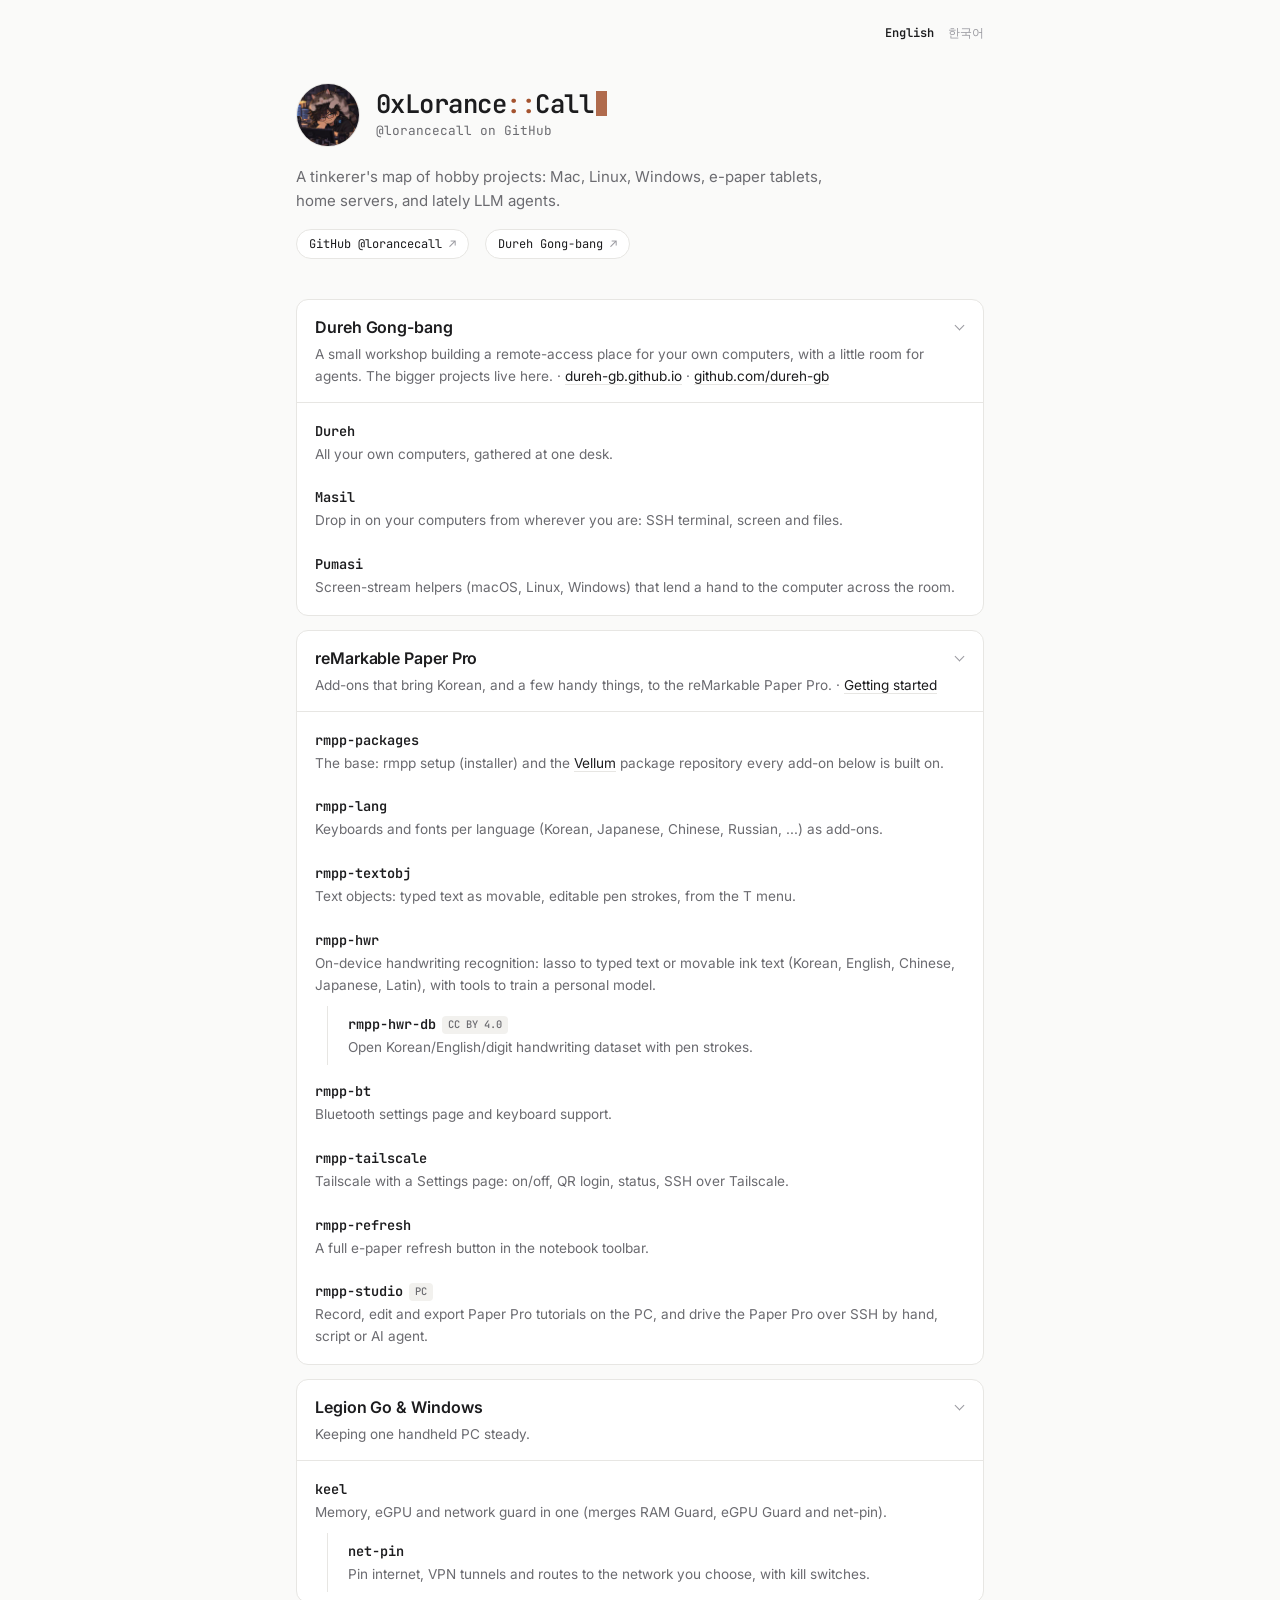
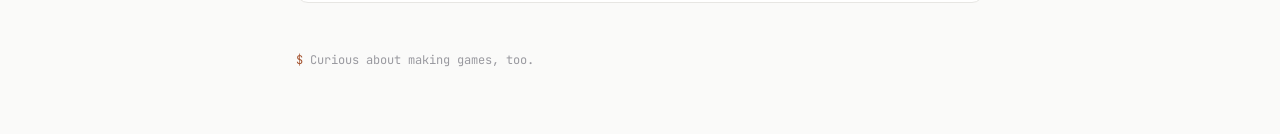
==== index.html @ 17fb145a "rmpp-textobj as its own project, not under rmpp-hwr Co-Authored-By: Claude Opus 5.5 <noreply@anthrop" ====
<!doctype html>
<html lang="en">
<head>
<meta charset="utf-8">
<meta name="viewport" content="width=device-width, initial-scale=1">
<title>0xLorance::Call</title>
<meta name="description" content="A map of Lorance Call's hobby projects">
<link rel="alternate" hreflang="ko" href="ko.html">
<link rel="preconnect" href="https://fonts.googleapis.com">
<link rel="preconnect" href="https://fonts.gstatic.com" crossorigin>
<link href="https://fonts.googleapis.com/css2?family=Inter:wght@400;600&family=JetBrains+Mono:wght@400;600&display=swap" rel="stylesheet">
<link rel="stylesheet" href="style.css">
</head>
<body>
<main>
<div class="lang"><strong>English</strong><a href="ko.html" hreflang="ko" lang="ko">한국어</a></div>
<header>
  <div class="who">
    <img class="avatar" src="images/github-avatar.jpg" alt="GitHub profile picture of lorancecall" width="64" height="64">
    <div>
      <h1>0xLorance<span class="sep">::</span>Call</h1>
      <p class="handle">@lorancecall on GitHub</p>
    </div>
  </div>
  <p>A tinkerer's map of hobby projects: Mac, Linux, Windows, e-paper tablets, home servers, and lately LLM agents.</p>
  <p class="links"><a href="https://github.com/lorancecall">GitHub @lorancecall</a> · <a href="https://dureh-gb.github.io">Dureh Gong-bang</a></p>
</header>

<nav class="tree" aria-label="Projects">
<ul>

  <li class="group">
    <details open>
      <summary class="node"><span class="name">Dureh Gong-bang</span>
        <span class="desc">A small workshop building a remote-access place for your own computers, with a little room for agents. The bigger projects live here. · <a href="https://dureh-gb.github.io">dureh-gb.github.io</a> · <a href="https://github.com/dureh-gb">github.com/dureh-gb</a></span>
      </summary>
      <ul>
        <li><span class="node"><a class="name" href="https://dureh-gb.github.io/dureh.html">Dureh</a>
          <span class="desc">All your own computers, gathered at one desk.</span></span></li>
        <li><span class="node"><a class="name" href="https://dureh-gb.github.io/masil.html">Masil</a>
          <span class="desc">Drop in on your computers from wherever you are: SSH terminal, screen and files.</span></span></li>
        <li><span class="node"><a class="name" href="https://dureh-gb.github.io/pumasi.html">Pumasi</a>
          <span class="desc">Screen-stream helpers (macOS, Linux, Windows) that lend a hand to the computer across the room.</span></span></li>
      </ul>
    </details>
  </li>

  <li class="group">
    <details open>
      <summary class="node"><a class="name" href="rmpp/">reMarkable Paper Pro</a>
        <span class="desc">Add-ons that bring Korean, and a few handy things, to the reMarkable Paper Pro. · <a href="rmpp/">Getting started</a></span>
      </summary>
      <ul>
<!-- rmpp:tree -->
        <li><span class="node"><a class="name" href="https://github.com/lorancecall/rmpp-packages">rmpp-packages</a>
          <span class="desc">The base: rmpp setup (installer) and the <a href="https://github.com/vellum-dev/vellum">Vellum</a> package repository every add-on below is built on.</span></span></li>
        <li><span class="node"><a class="name" href="https://github.com/lorancecall/rmpp-lang">rmpp-lang</a>
          <span class="desc">Keyboards and fonts per language (Korean, Japanese, Chinese, Russian, ...) as add-ons.</span></span></li>
        <li><span class="node"><a class="name" href="https://github.com/lorancecall/rmpp-textobj">rmpp-textobj</a>
          <span class="desc">Text objects: typed text as movable, editable pen strokes, from the T menu.</span></span></li>
        <li><span class="node"><a class="name" href="https://github.com/lorancecall/rmpp-hwr">rmpp-hwr</a>
          <span class="desc">On-device handwriting recognition: lasso to typed text or movable ink text (Korean, English, Chinese, Japanese, Latin), with tools to train a personal model.</span></span>
          <ul>
            <li><span class="node"><a class="name" href="https://github.com/lorancecall/rmpp-hwr-db">rmpp-hwr-db</a><span class="tag">CC BY 4.0</span>
              <span class="desc">Open Korean/English/digit handwriting dataset with pen strokes.</span></span></li>
          </ul>
        </li>
        <li><span class="node"><a class="name" href="https://github.com/lorancecall/rmpp-bt">rmpp-bt</a>
          <span class="desc">Bluetooth settings page and keyboard support.</span></span></li>
        <li><span class="node"><a class="name" href="https://github.com/lorancecall/rmpp-tailscale">rmpp-tailscale</a>
          <span class="desc">Tailscale with a Settings page: on/off, QR login, status, SSH over Tailscale.</span></span></li>
        <li><span class="node"><a class="name" href="https://github.com/lorancecall/rmpp-refresh">rmpp-refresh</a>
          <span class="desc">A full e-paper refresh button in the notebook toolbar.</span></span></li>
        <li><span class="node"><a class="name" href="https://github.com/lorancecall/rmpp-studio">rmpp-studio</a><span class="tag">PC</span>
          <span class="desc">Record, edit and export Paper Pro tutorials on the PC, and drive the Paper Pro over SSH by hand, script or AI agent.</span></span></li>
<!-- /rmpp:tree -->
      </ul>
    </details>
  </li>

  <li class="group">
    <details open>
      <summary class="node"><span class="name">Legion Go &amp; Windows</span>
        <span class="desc">Keeping one handheld PC steady.</span>
      </summary>
      <ul>
        <li><span class="node"><a class="name" href="https://github.com/lorancecall/keel">keel</a>
          <span class="desc">Memory, eGPU and network guard in one (merges RAM Guard, eGPU Guard and net-pin).</span></span>
          <ul>
            <li><span class="node"><a class="name" href="https://github.com/lorancecall/net-pin">net-pin</a>
              <span class="desc">Pin internet, VPN tunnels and routes to the network you choose, with kill switches.</span></span></li>
          </ul>
        </li>
      </ul>
    </details>
  </li>

</ul>
</nav>

<footer>Curious about making games, too.</footer>
</main>
</body>
</html>
---- style.css ----
:root {
  --bg: #fafaf9;
  --panel: #ffffff;
  --hover: #f4f4f2;
  --text: #1c1c1e;
  --muted: #6b6b70;
  --faint: #9a9aa0;
  --line: #e7e6e3;
  --accent: #a4532f;
  --link: #1c1c1e;
  --chip-bg: #f2f1ee;
  color-scheme: light;
}
@media (prefers-color-scheme: dark) {
  :root:not([data-theme="light"]) {
    --bg: #111113;
    --panel: #18181b;
    --hover: #1f1f23;
    --text: #e8e8ea;
    --muted: #9b9ba3;
    --faint: #6b6b73;
    --line: #2a2a2f;
    --accent: #d08b64;
    --link: #e8e8ea;
    --chip-bg: #232328;
    color-scheme: dark;
  }
}
:root[data-theme="dark"] {
  --bg: #111113;
  --panel: #18181b;
  --hover: #1f1f23;
  --text: #e8e8ea;
  --muted: #9b9ba3;
  --faint: #6b6b73;
  --line: #2a2a2f;
  --accent: #d08b64;
  --link: #e8e8ea;
  --chip-bg: #232328;
  color-scheme: dark;
}

* { box-sizing: border-box; }
html { -webkit-text-size-adjust: 100%; }
body {
  margin: 0;
  background: var(--bg);
  color: var(--text);
  font: 15px/1.6 "Inter", "Noto Sans KR", system-ui, sans-serif;
  -webkit-font-smoothing: antialiased;
}
::selection { background: var(--accent); color: #fff; }
main { max-width: 720px; margin: 0 auto; padding: 24px 16px 64px; }

a { color: var(--link); text-decoration: underline; text-decoration-color: var(--line); text-underline-offset: 3px; }
a:hover { text-decoration-color: var(--accent); }
:focus-visible { outline: 2px solid var(--accent); outline-offset: 3px; border-radius: 4px; }

.mono, .lang, .name, .tag, .handle, footer, header h1, header .links a {
  font-family: "JetBrains Mono", "Noto Sans KR", ui-monospace, monospace;
}

/* language switch */
.lang { display: flex; justify-content: flex-end; gap: 14px; font-size: .75rem; }
.lang a { color: var(--faint); text-decoration: none; }
.lang a:hover { color: var(--text); }
.lang strong { color: var(--text); font-weight: 600; }

/* header with profile */
header { padding: 40px 0 0; }
.who { display: flex; align-items: center; gap: 16px; margin-bottom: 18px; }
.avatar {
  width: 64px; height: 64px; flex: none;
  border-radius: 50%;
  border: 1px solid var(--line);
  background: var(--chip-bg);
  object-fit: cover;
}
header h1 {
  margin: 0;
  font-size: 1.6rem; font-weight: 600; line-height: 1.2;
  letter-spacing: -.02em;
}
header h1 .sep { color: var(--accent); }
header h1::after {
  content: "";
  display: inline-block;
  width: .45em; height: .95em;
  margin-left: .1em;
  vertical-align: -.12em;
  background: var(--accent);
  opacity: .85;
  animation: blink 1.1s steps(1) infinite;
}
@keyframes blink { 50% { opacity: 0; } }
header .handle { margin: 2px 0 0; font-size: .8rem; color: var(--muted); }
header .handle a { color: var(--muted); }
header p { margin: 0; max-width: 62ch; color: var(--muted); }
header .links {
  display: flex; flex-wrap: wrap; gap: 8px;
  max-width: none;
  margin-top: 16px;
  font-size: 0; /* hide the text separators between links */
}
header .links a {
  font-size: .75rem; line-height: 1;
  padding: 8px 12px;
  white-space: nowrap;
  border-radius: 999px;
  border: 1px solid var(--line);
  background: var(--panel);
  color: var(--text);
  text-decoration: none;
  transition: border-color .15s ease;
}
header .links a::after { content: " ↗"; color: var(--faint); }
header .links a:hover { border-color: var(--faint); }

/* project groups */
.tree { margin-top: 40px; }
.tree ul { list-style: none; margin: 0; padding: 0; }
.tree > ul { display: grid; gap: 14px; }
.group > details {
  border: 1px solid var(--line);
  border-radius: 12px;
  background: var(--panel);
  overflow: hidden;
}
details > summary { cursor: pointer; list-style: none; }
details > summary::-webkit-details-marker { display: none; }
.group > details > summary {
  position: relative;
  padding: 16px 44px 14px 18px;
  border-bottom: 1px solid transparent;
}
.group > details[open] > summary { border-bottom-color: var(--line); }
.group > details > summary::after {
  content: "";
  position: absolute; right: 20px; top: 22px;
  width: 6px; height: 6px;
  border-right: 1.5px solid var(--faint); border-bottom: 1.5px solid var(--faint);
  transform: rotate(45deg);
  transition: transform .2s ease;
}
.group > details:not([open]) > summary::after { transform: rotate(-45deg); }
.group > details > summary .name {
  font: 600 1rem/1.4 "Inter", "Noto Sans KR", system-ui, sans-serif;
  letter-spacing: -.005em;
}
.group > details > summary .desc { margin-top: 4px; }

.group > details > ul { padding: 6px; }
.group > details > ul > li > .node { padding: 10px 12px; border-radius: 8px; }
.node { display: block; transition: background .15s ease; }
.group .node:hover { background: var(--hover); }
.name { font-size: .85rem; font-weight: 600; color: var(--text); }
a.name { text-decoration: none; }
a.name:hover { color: var(--accent); }
.desc { display: block; margin-top: 1px; font-size: .85rem; color: var(--muted); }

/* nested children */
.group > details > ul ul {
  margin: 0 0 4px 24px;
  padding-left: 10px;
  border-left: 1px solid var(--line);
}
.group > details > ul ul .node { padding: 6px 10px; border-radius: 6px; }

.tag {
  display: inline-block; margin-left: 6px; padding: 1px 6px;
  border-radius: 4px;
  background: var(--chip-bg);
  color: var(--muted);
  font-size: .65rem; font-weight: 500; line-height: 1.5;
  vertical-align: 1px;
}

footer { margin-top: 48px; color: var(--faint); font-size: .75rem; }
footer::before { content: "$ "; color: var(--accent); }

@media (max-width: 560px) {
  header { padding-top: 28px; }
  .avatar { width: 56px; height: 56px; }
  header h1 { font-size: 1.35rem; }
  .group > details > summary { padding: 14px 40px 12px 14px; }
  .group > details > summary::after { right: 16px; top: 20px; }
  .group > details > ul { padding: 4px; }
  .group > details > ul ul { margin-left: 14px; }
}
@media (prefers-reduced-motion: reduce) {
  * { transition: none !important; animation: none !important; }
}
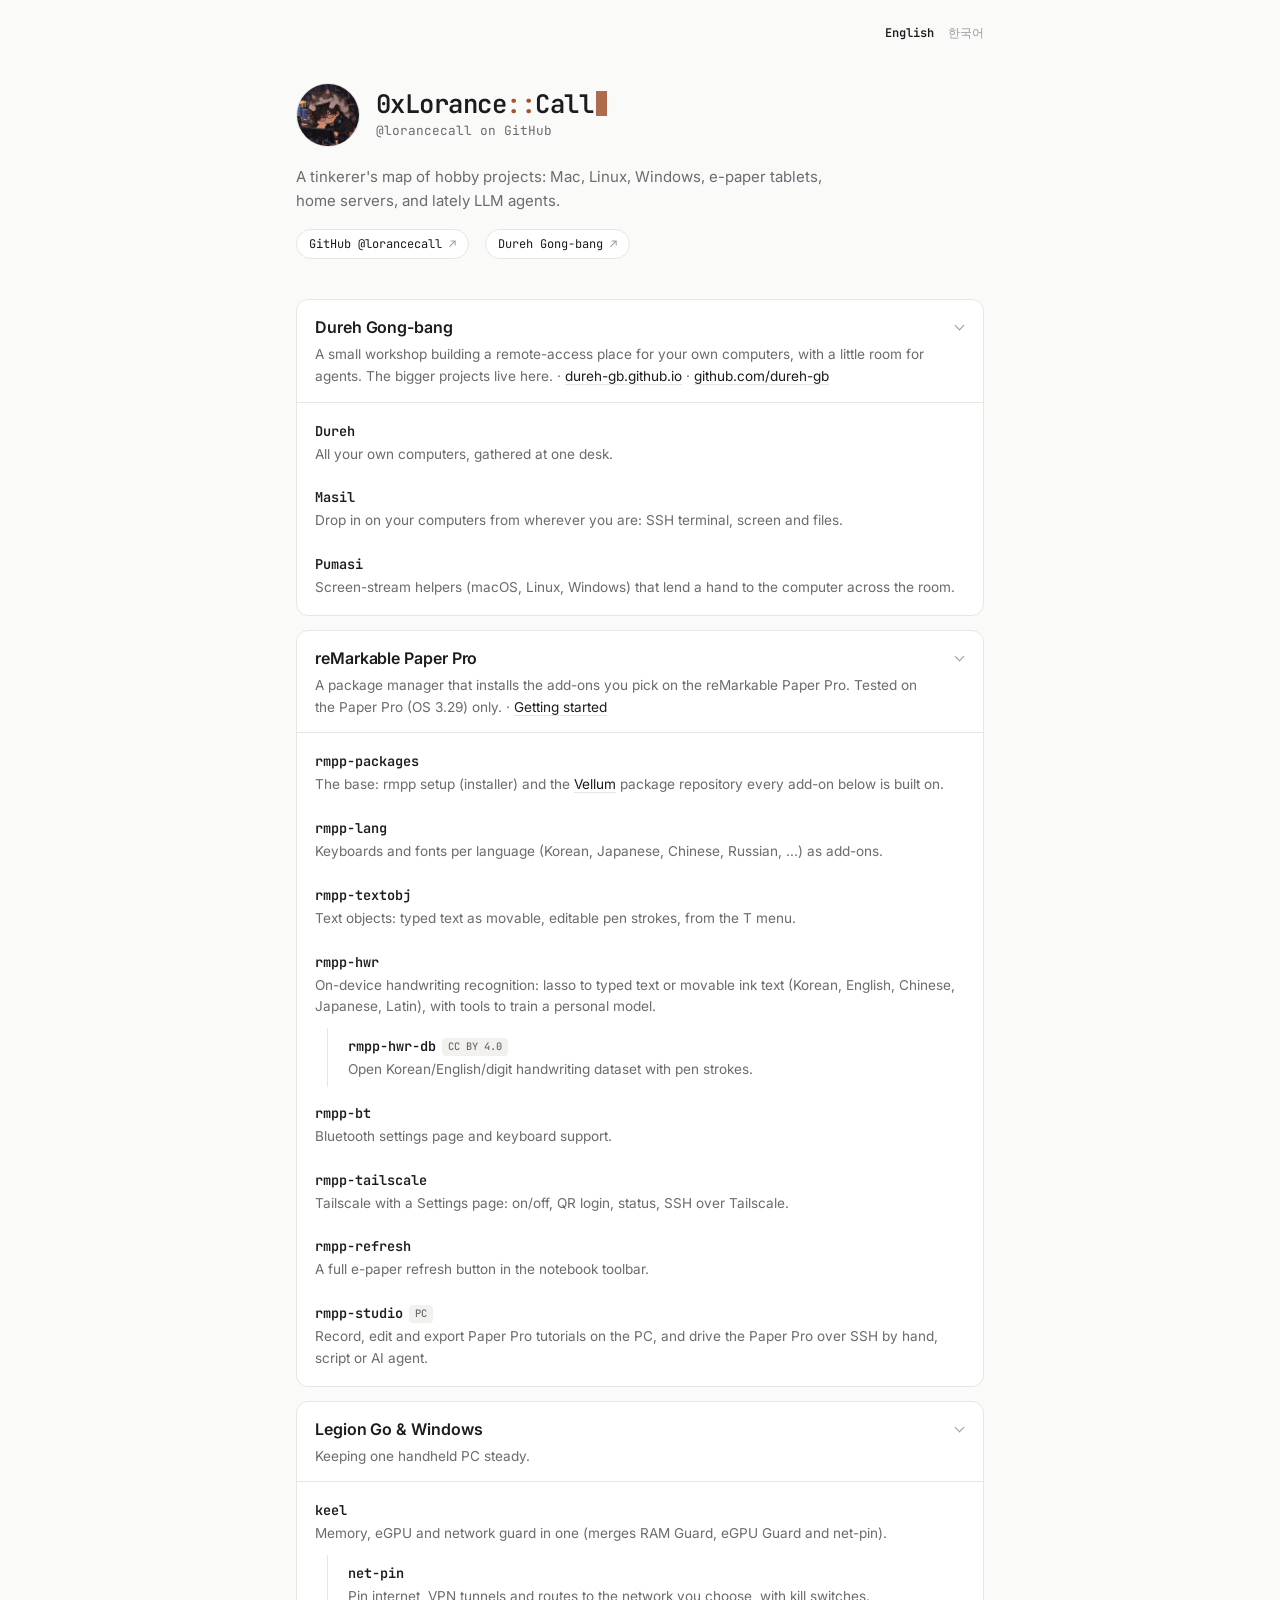
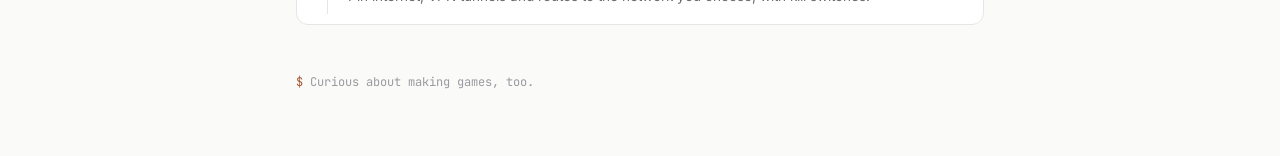
==== commit 14c8ac3d: "Home: rmpp line as a package manager, Paper Pro only Co-Authored-By: Claude Opus 5.5 <noreply@anthro" ====
--- a/index.html
+++ b/index.html
@@ -48,7 +48,7 @@
   <li class="group">
     <details open>
       <summary class="node"><a class="name" href="rmpp/">reMarkable Paper Pro</a>
-        <span class="desc">Add-ons that bring Korean, and a few handy things, to the reMarkable Paper Pro. · <a href="rmpp/">Getting started</a></span>
+        <span class="desc">A package manager that installs the add-ons you pick on the reMarkable Paper Pro. Tested on the Paper Pro (OS 3.29) only. · <a href="rmpp/">Getting started</a></span>
       </summary>
       <ul>
 <!-- rmpp:tree -->
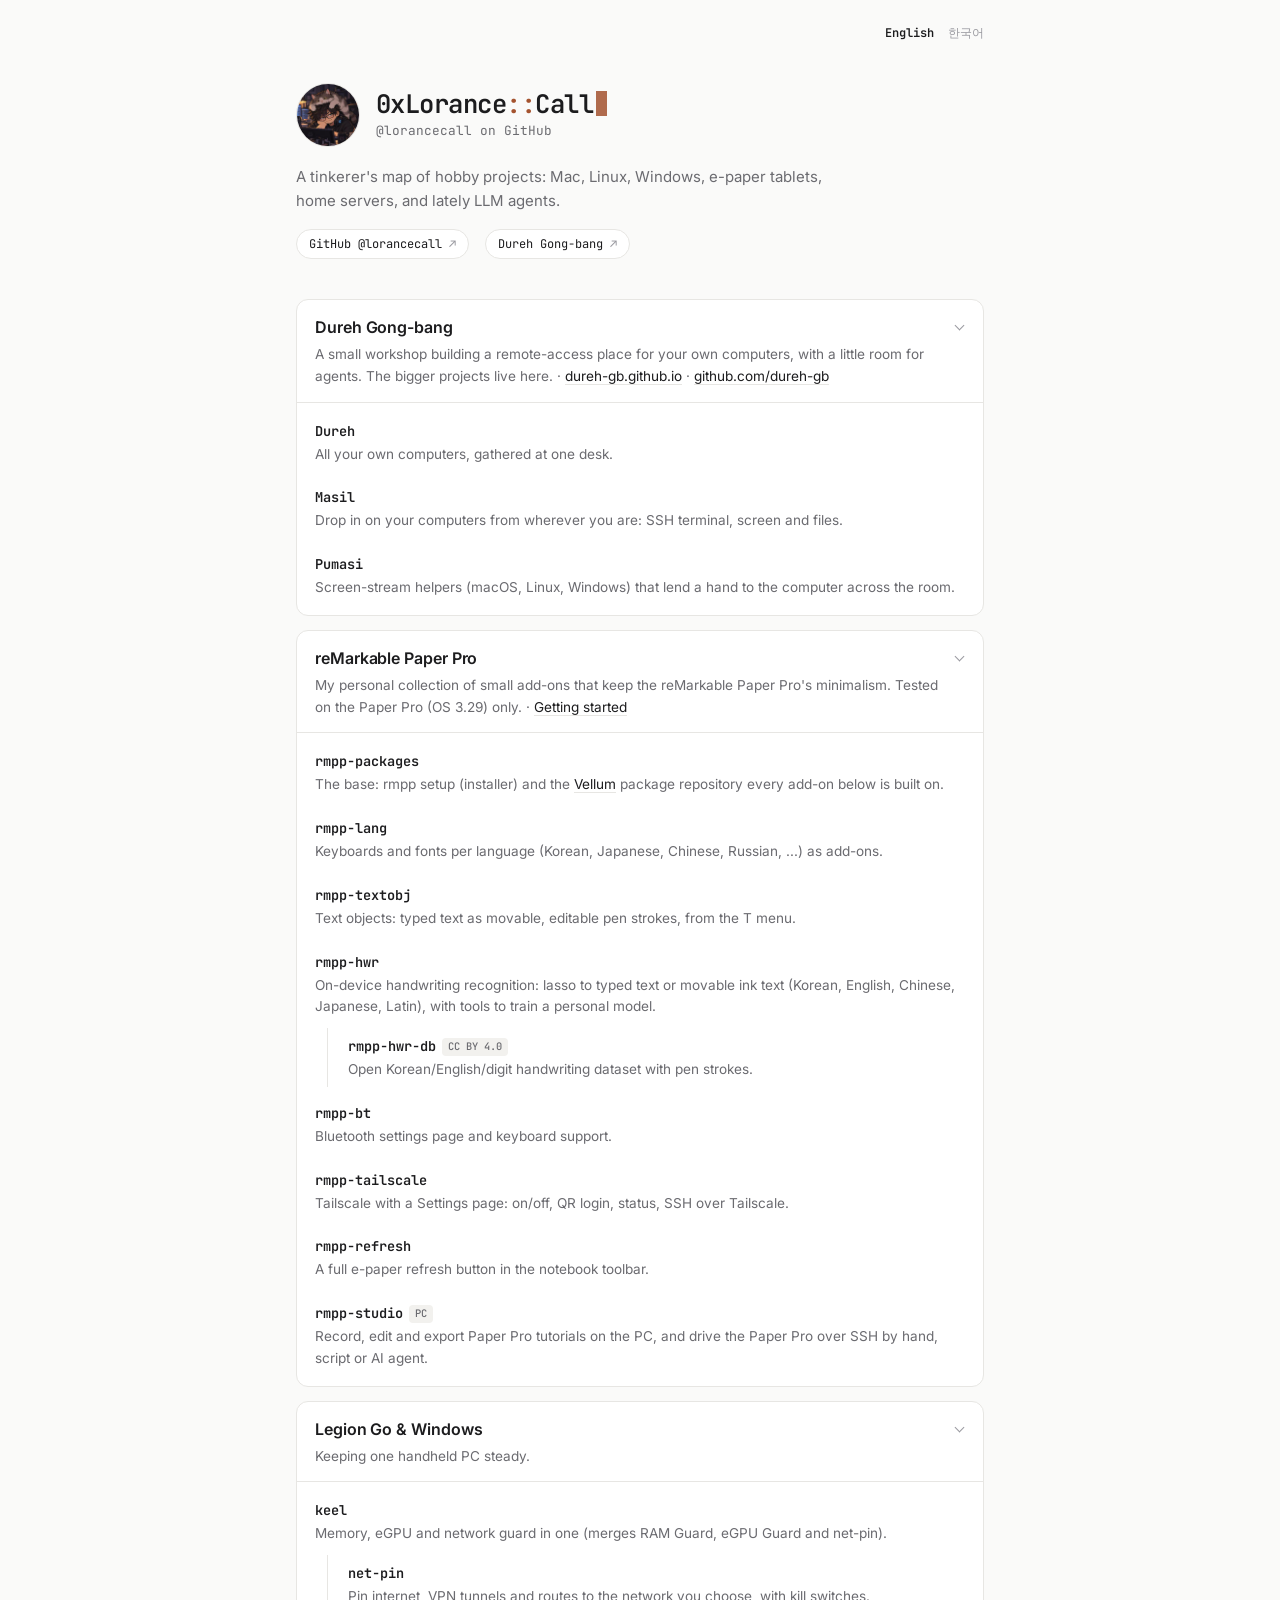
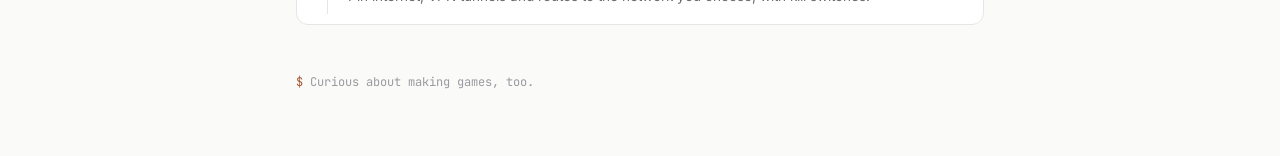
==== commit dd609b42: "rmpp: a personal collection of small add-ons that keep the Paper Pro's minimalism Co-Authored-By: Cl" ====
--- a/index.html
+++ b/index.html
@@ -48,7 +48,7 @@
   <li class="group">
     <details open>
       <summary class="node"><a class="name" href="rmpp/">reMarkable Paper Pro</a>
-        <span class="desc">A package manager that installs the add-ons you pick on the reMarkable Paper Pro. Tested on the Paper Pro (OS 3.29) only. · <a href="rmpp/">Getting started</a></span>
+        <span class="desc">My personal collection of small add-ons that keep the reMarkable Paper Pro's minimalism. Tested on the Paper Pro (OS 3.29) only. · <a href="rmpp/">Getting started</a></span>
       </summary>
       <ul>
 <!-- rmpp:tree -->
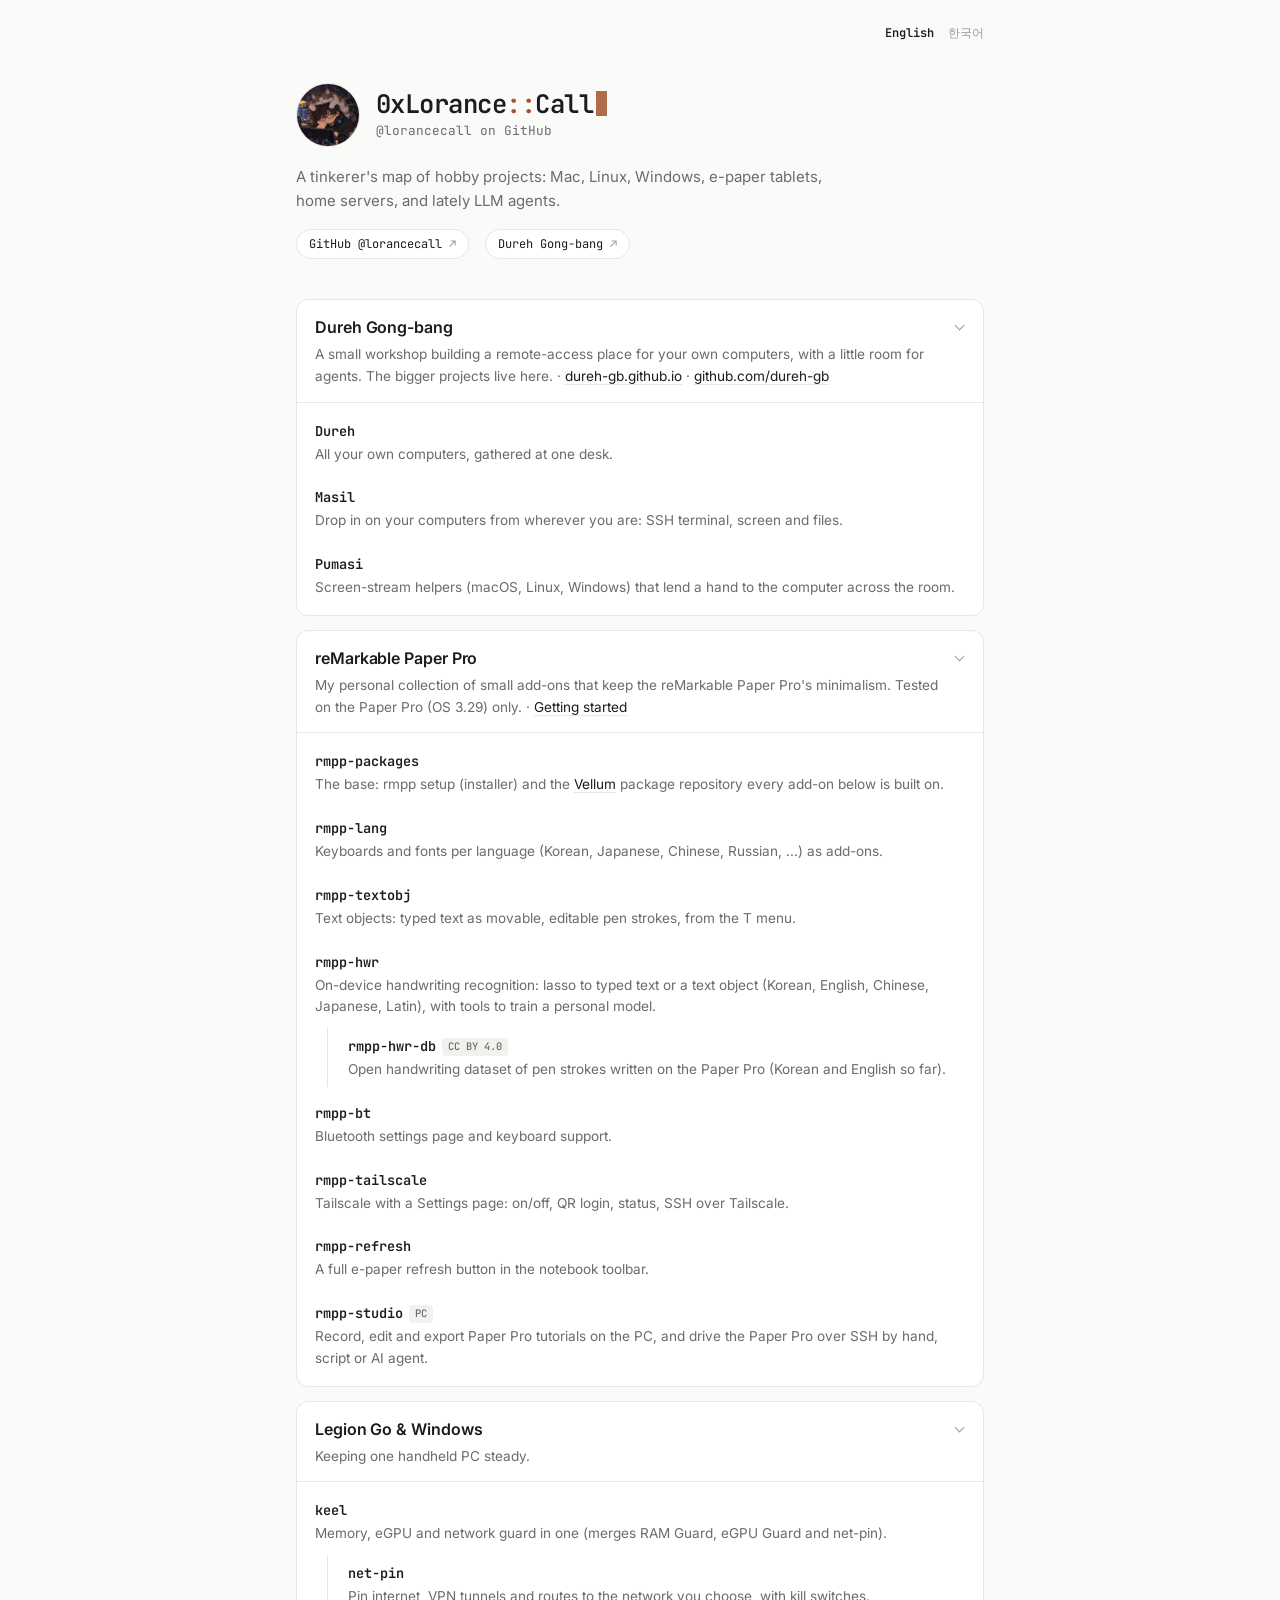
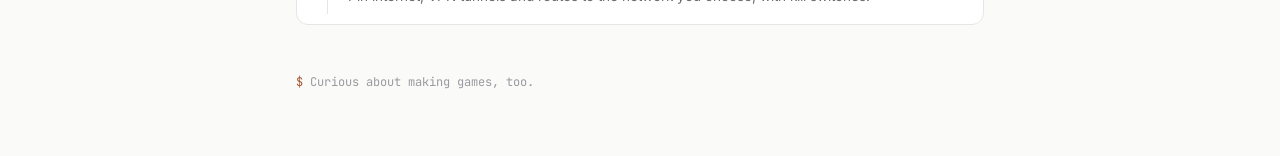
==== commit d33b5f56: "docs: rmpp page and project list wording fixes Co-Authored-By: Claude Opus 5.5 <noreply@anthropic.co" ====
--- a/index.html
+++ b/index.html
@@ -59,10 +59,10 @@
         <li><span class="node"><a class="name" href="https://github.com/lorancecall/rmpp-textobj">rmpp-textobj</a>
           <span class="desc">Text objects: typed text as movable, editable pen strokes, from the T menu.</span></span></li>
         <li><span class="node"><a class="name" href="https://github.com/lorancecall/rmpp-hwr">rmpp-hwr</a>
-          <span class="desc">On-device handwriting recognition: lasso to typed text or movable ink text (Korean, English, Chinese, Japanese, Latin), with tools to train a personal model.</span></span>
+          <span class="desc">On-device handwriting recognition: lasso to typed text or a text object (Korean, English, Chinese, Japanese, Latin), with tools to train a personal model.</span></span>
           <ul>
             <li><span class="node"><a class="name" href="https://github.com/lorancecall/rmpp-hwr-db">rmpp-hwr-db</a><span class="tag">CC BY 4.0</span>
-              <span class="desc">Open Korean/English/digit handwriting dataset with pen strokes.</span></span></li>
+              <span class="desc">Open handwriting dataset of pen strokes written on the Paper Pro (Korean and English so far).</span></span></li>
           </ul>
         </li>
         <li><span class="node"><a class="name" href="https://github.com/lorancecall/rmpp-bt">rmpp-bt</a>
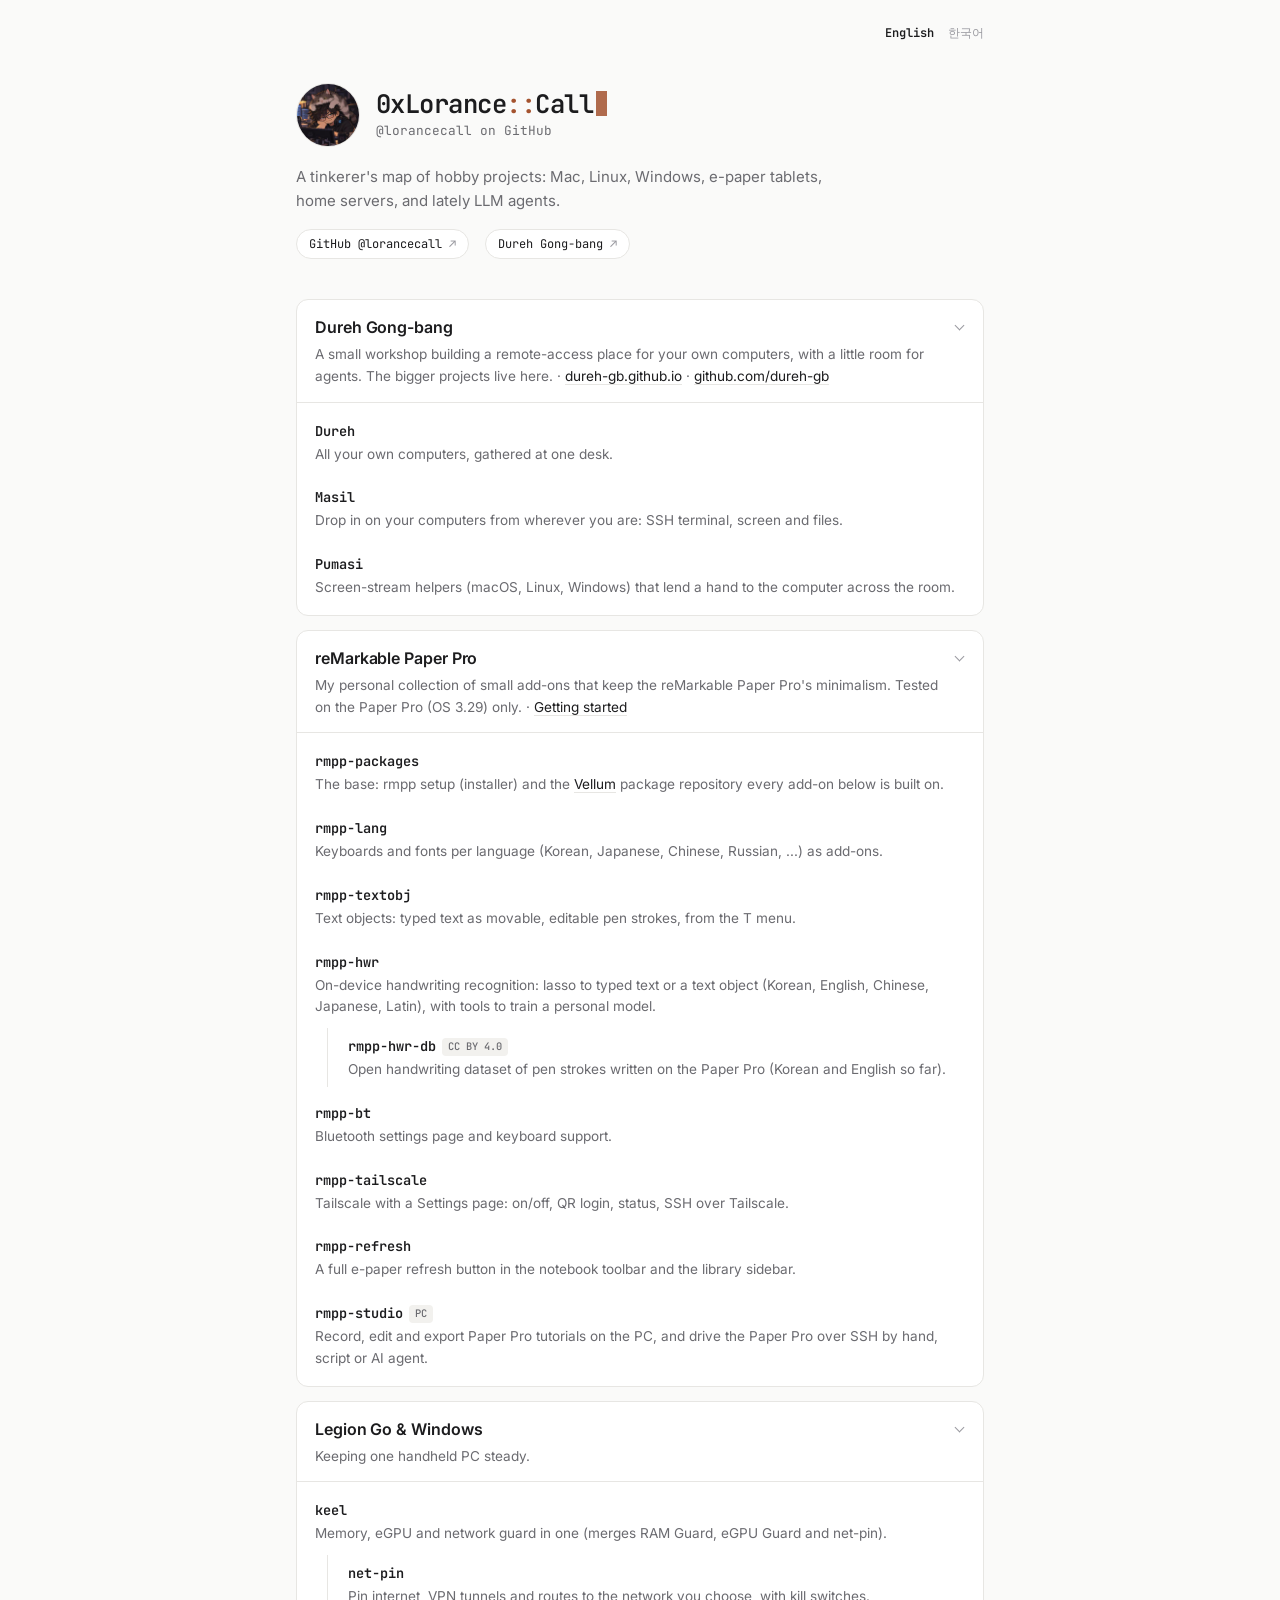
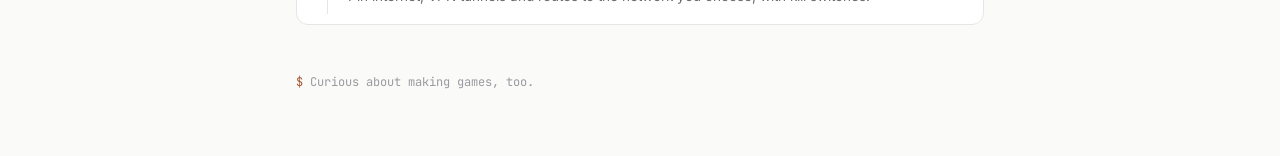
==== commit bd896f60: "rmpp-refresh: the button is also in the library sidebar Co-Authored-By: Claude Opus 5.5 <noreply@ant" ====
--- a/index.html
+++ b/index.html
@@ -70,7 +70,7 @@
         <li><span class="node"><a class="name" href="https://github.com/lorancecall/rmpp-tailscale">rmpp-tailscale</a>
           <span class="desc">Tailscale with a Settings page: on/off, QR login, status, SSH over Tailscale.</span></span></li>
         <li><span class="node"><a class="name" href="https://github.com/lorancecall/rmpp-refresh">rmpp-refresh</a>
-          <span class="desc">A full e-paper refresh button in the notebook toolbar.</span></span></li>
+          <span class="desc">A full e-paper refresh button in the notebook toolbar and the library sidebar.</span></span></li>
         <li><span class="node"><a class="name" href="https://github.com/lorancecall/rmpp-studio">rmpp-studio</a><span class="tag">PC</span>
           <span class="desc">Record, edit and export Paper Pro tutorials on the PC, and drive the Paper Pro over SSH by hand, script or AI agent.</span></span></li>
 <!-- /rmpp:tree -->
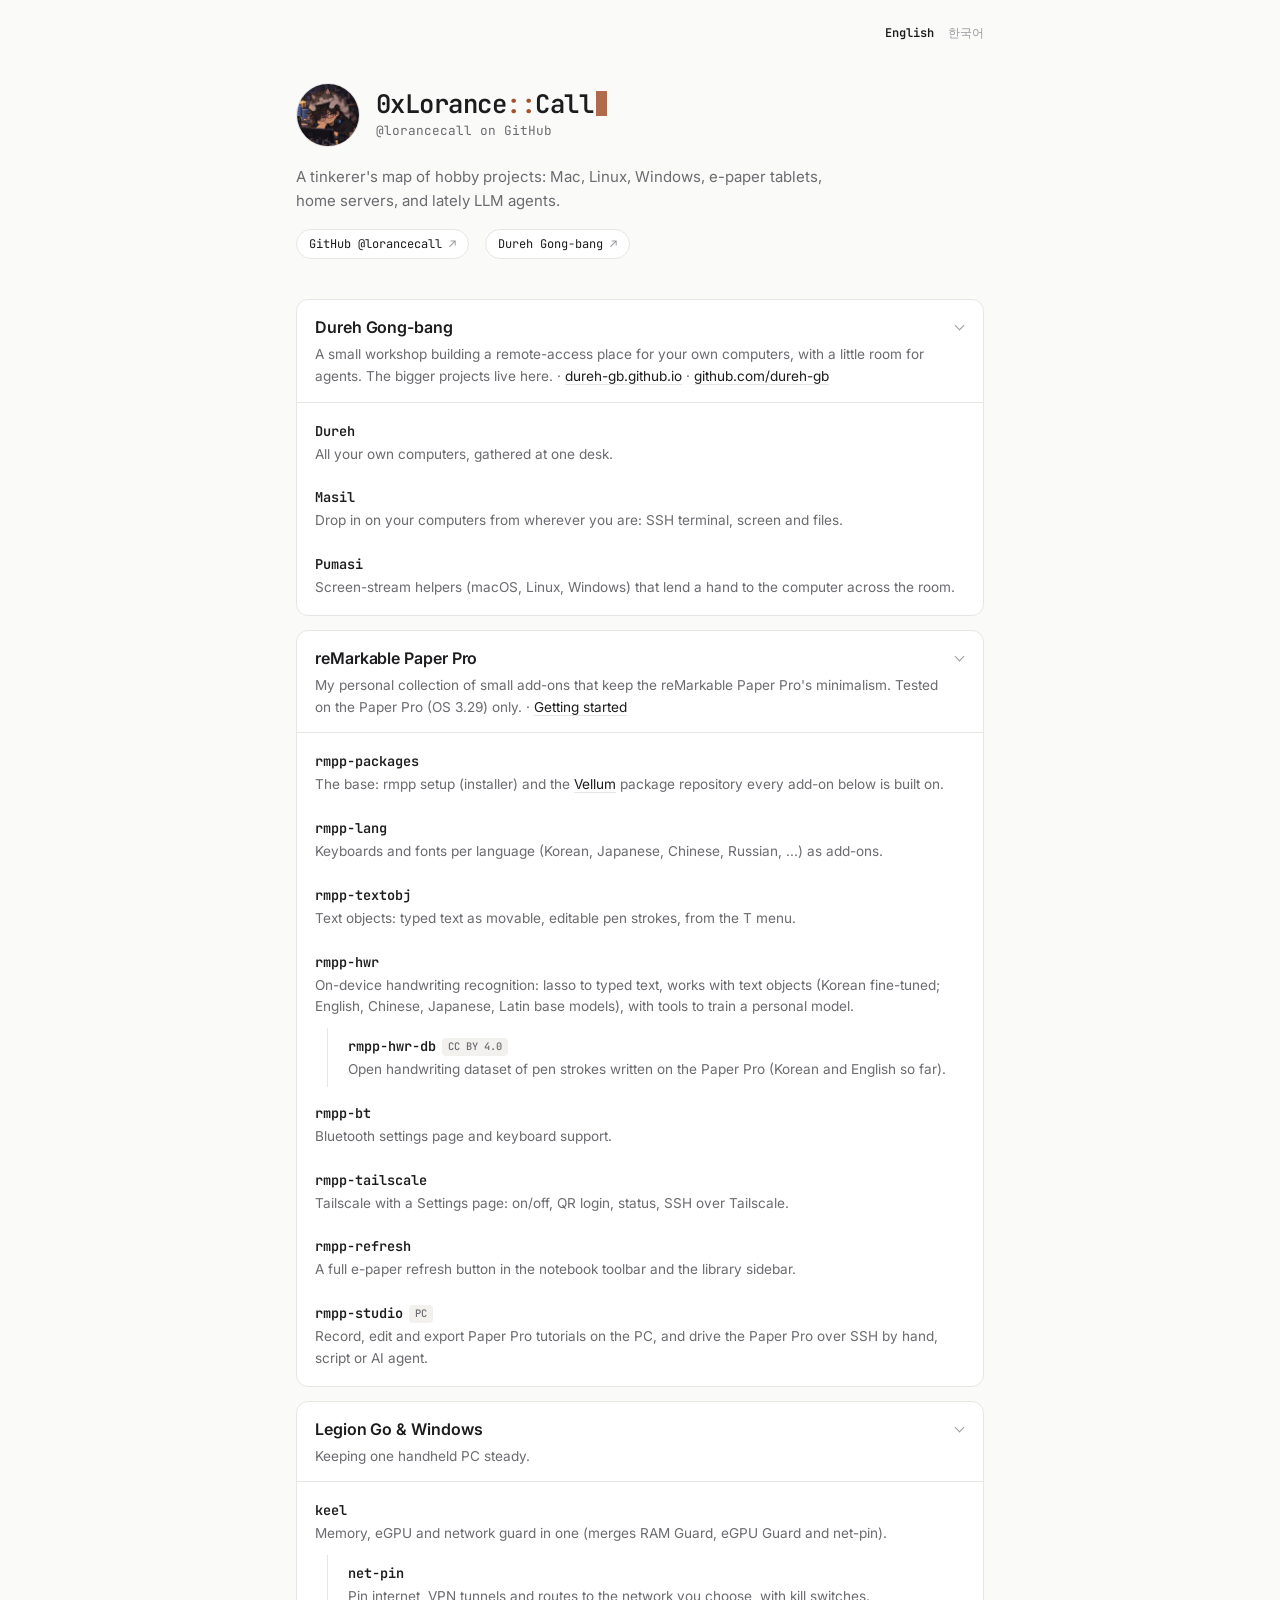
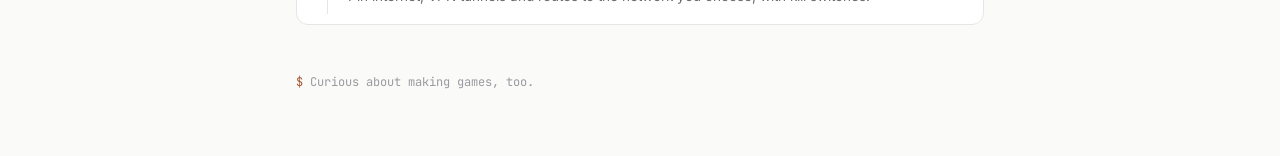
==== commit f4391dd0: "rmpp-hwr card: which models are fine-tuned; works with text objects Co-Authored-By: Claude Opus 5.5 " ====
--- a/index.html
+++ b/index.html
@@ -59,7 +59,7 @@
         <li><span class="node"><a class="name" href="https://github.com/lorancecall/rmpp-textobj">rmpp-textobj</a>
           <span class="desc">Text objects: typed text as movable, editable pen strokes, from the T menu.</span></span></li>
         <li><span class="node"><a class="name" href="https://github.com/lorancecall/rmpp-hwr">rmpp-hwr</a>
-          <span class="desc">On-device handwriting recognition: lasso to typed text or a text object (Korean, English, Chinese, Japanese, Latin), with tools to train a personal model.</span></span>
+          <span class="desc">On-device handwriting recognition: lasso to typed text, works with text objects (Korean fine-tuned; English, Chinese, Japanese, Latin base models), with tools to train a personal model.</span></span>
           <ul>
             <li><span class="node"><a class="name" href="https://github.com/lorancecall/rmpp-hwr-db">rmpp-hwr-db</a><span class="tag">CC BY 4.0</span>
               <span class="desc">Open handwriting dataset of pen strokes written on the Paper Pro (Korean and English so far).</span></span></li>
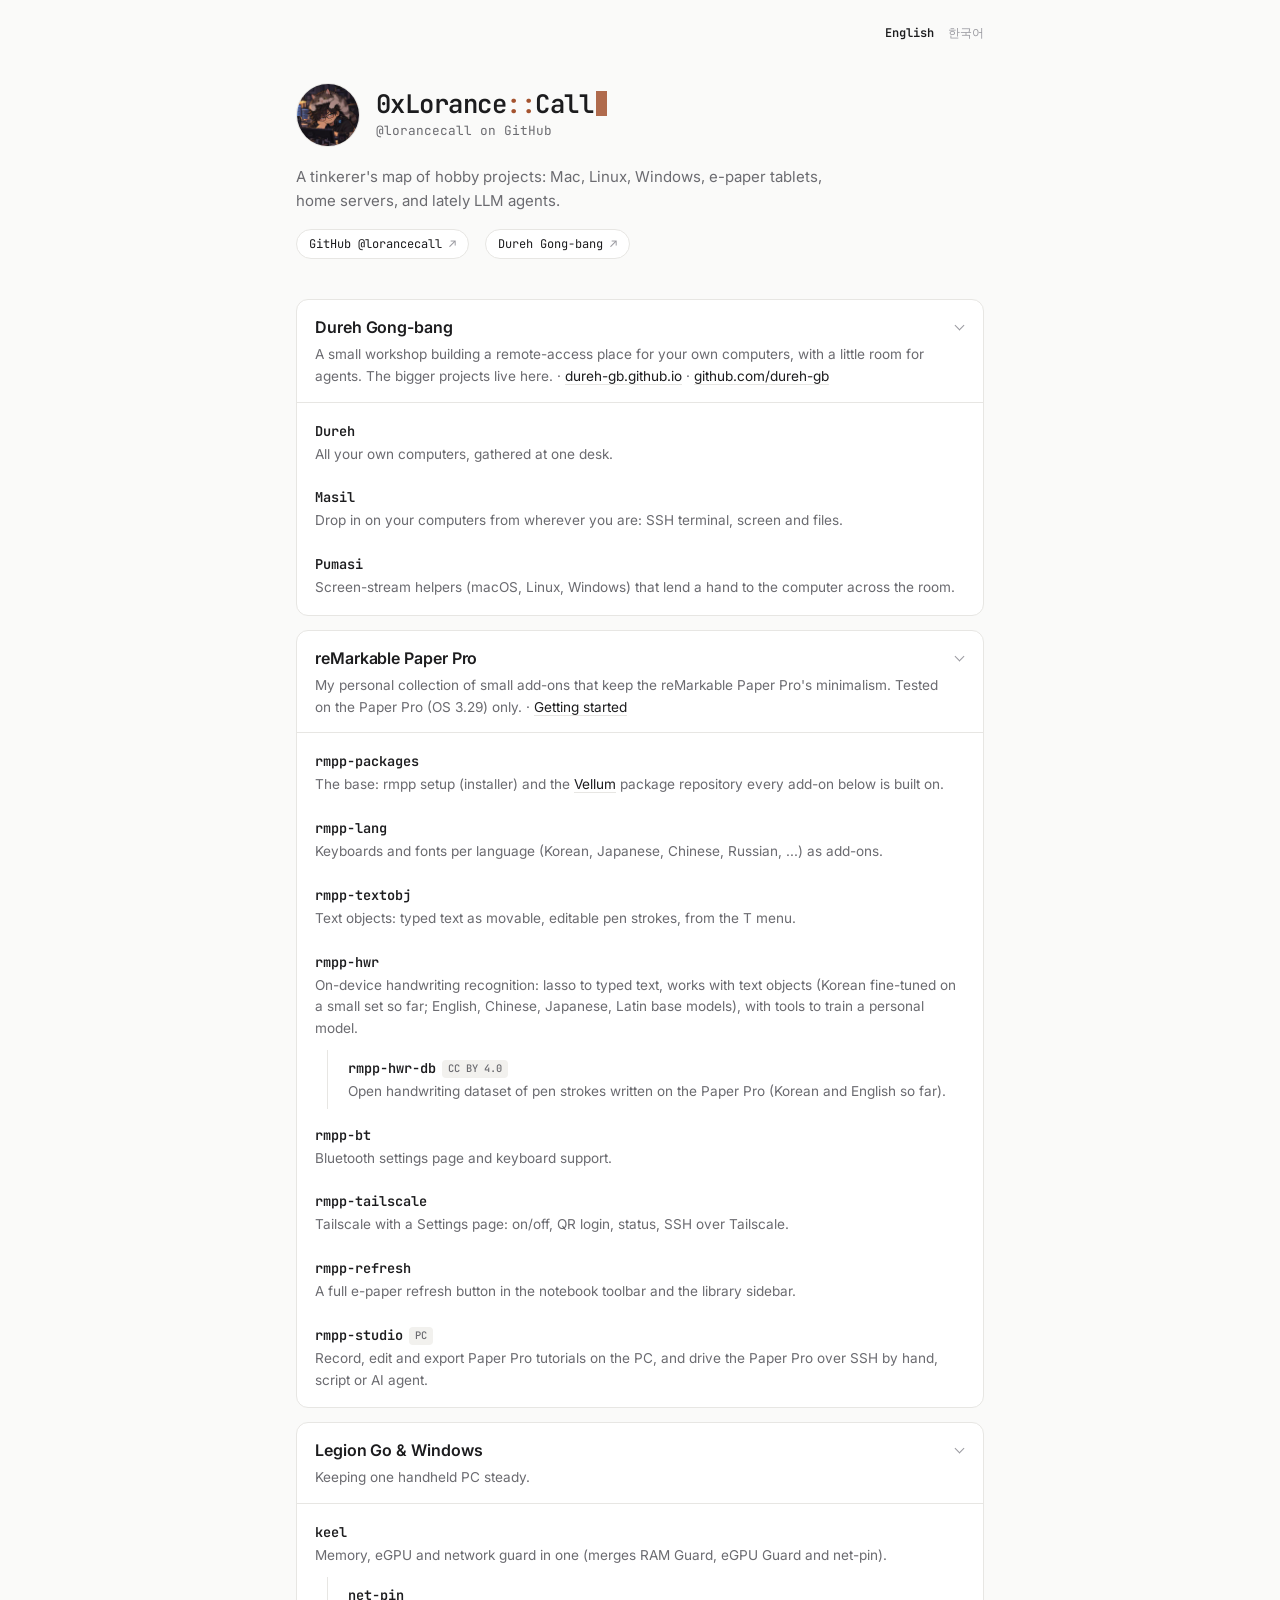
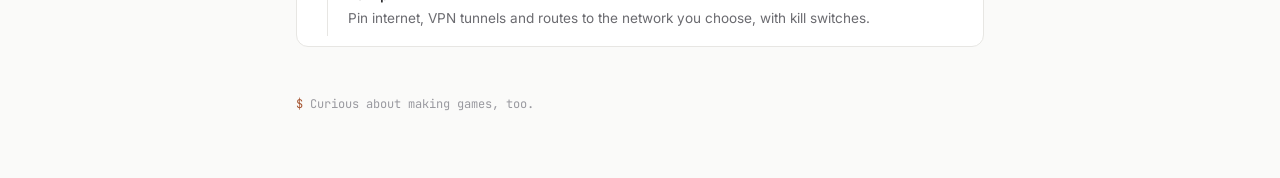
==== commit 8f8881dc: "rmpp-hwr cards: Korean needs handwriting too; every language does Co-Authored-By: Claude Opus 5.5 <n" ====
--- a/index.html
+++ b/index.html
@@ -59,7 +59,7 @@
         <li><span class="node"><a class="name" href="https://github.com/lorancecall/rmpp-textobj">rmpp-textobj</a>
           <span class="desc">Text objects: typed text as movable, editable pen strokes, from the T menu.</span></span></li>
         <li><span class="node"><a class="name" href="https://github.com/lorancecall/rmpp-hwr">rmpp-hwr</a>
-          <span class="desc">On-device handwriting recognition: lasso to typed text, works with text objects (Korean fine-tuned; English, Chinese, Japanese, Latin base models), with tools to train a personal model.</span></span>
+          <span class="desc">On-device handwriting recognition: lasso to typed text, works with text objects (Korean fine-tuned on a small set so far; English, Chinese, Japanese, Latin base models), with tools to train a personal model.</span></span>
           <ul>
             <li><span class="node"><a class="name" href="https://github.com/lorancecall/rmpp-hwr-db">rmpp-hwr-db</a><span class="tag">CC BY 4.0</span>
               <span class="desc">Open handwriting dataset of pen strokes written on the Paper Pro (Korean and English so far).</span></span></li>
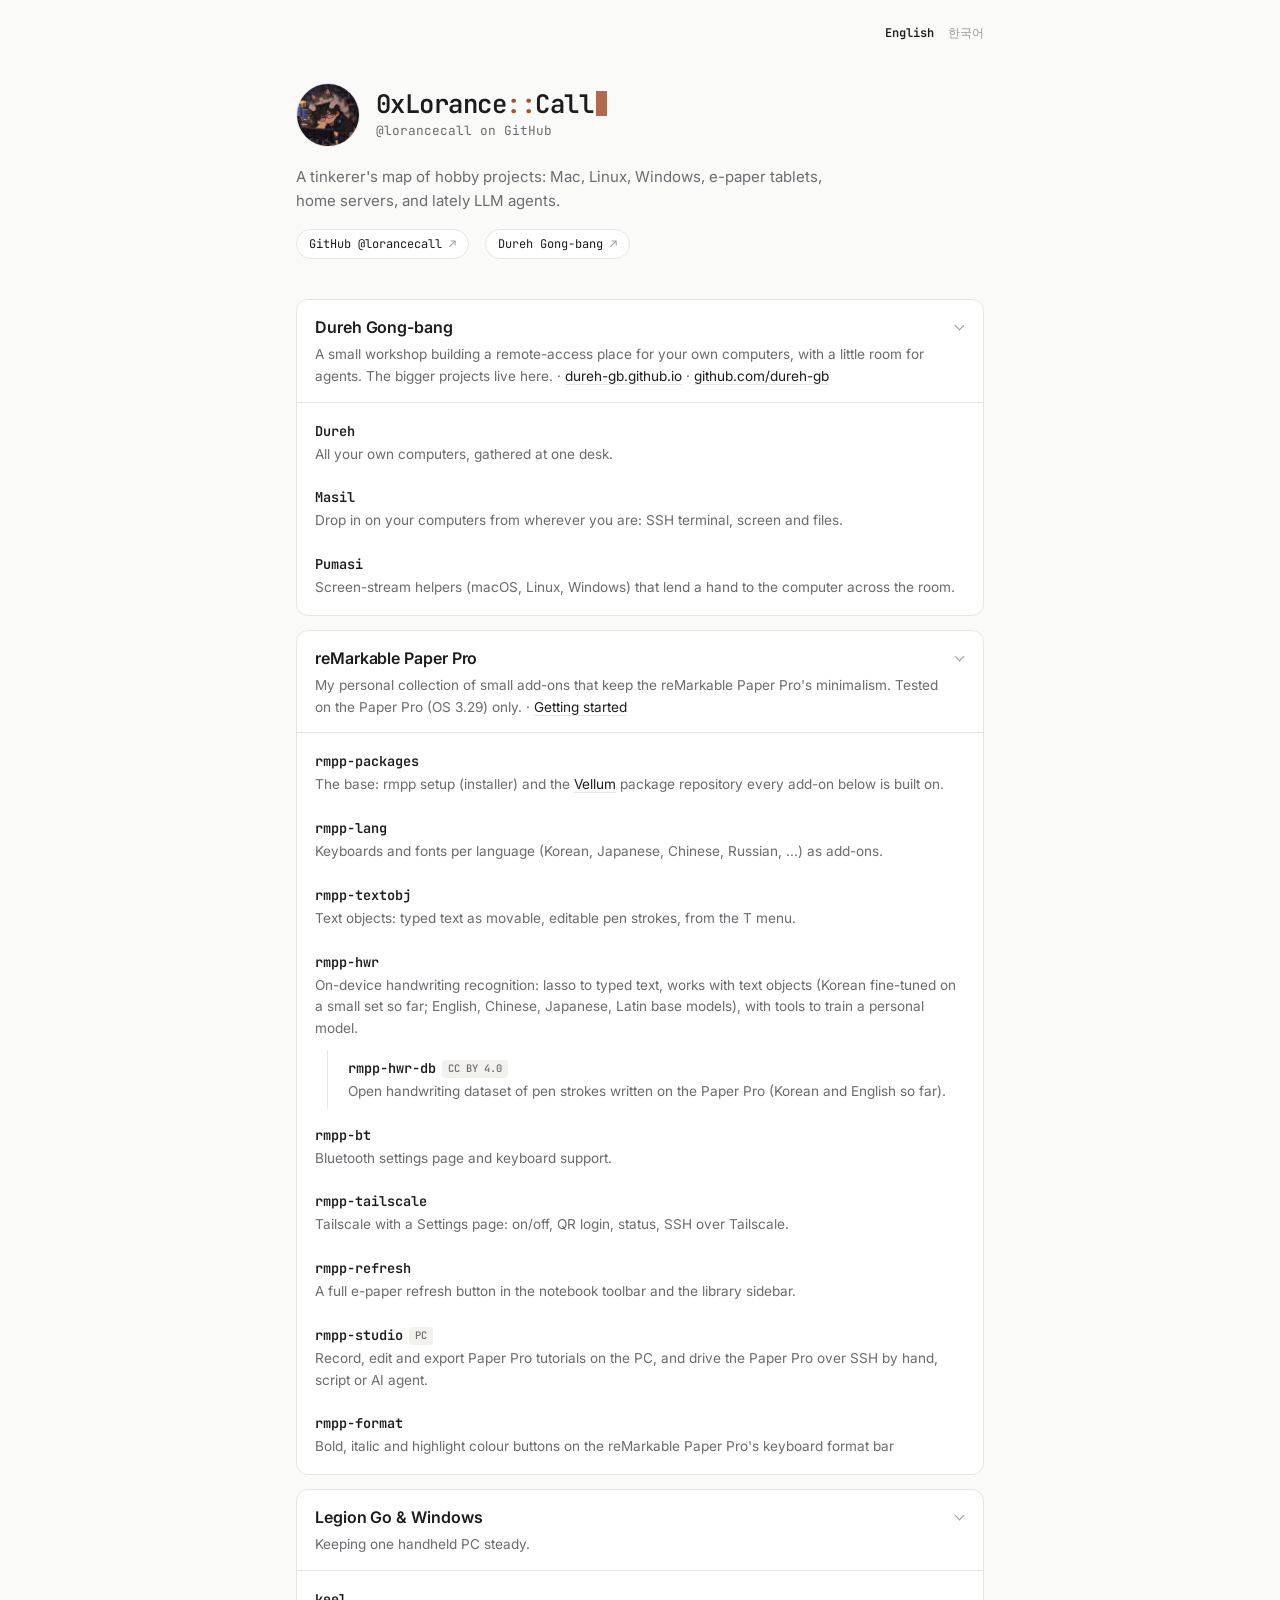
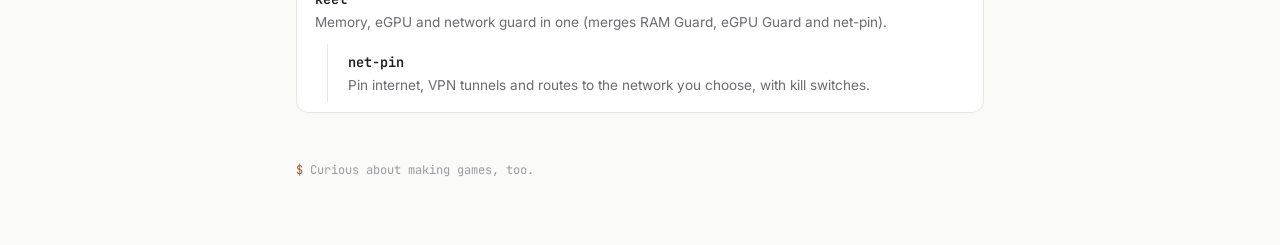
==== commit 4396ed73: "rmpp: project lists from GitHub (topic rmpp)" ====
--- a/index.html
+++ b/index.html
@@ -73,6 +73,8 @@
           <span class="desc">A full e-paper refresh button in the notebook toolbar and the library sidebar.</span></span></li>
         <li><span class="node"><a class="name" href="https://github.com/lorancecall/rmpp-studio">rmpp-studio</a><span class="tag">PC</span>
           <span class="desc">Record, edit and export Paper Pro tutorials on the PC, and drive the Paper Pro over SSH by hand, script or AI agent.</span></span></li>
+        <li><span class="node"><a class="name" href="https://github.com/lorancecall/rmpp-format">rmpp-format</a>
+          <span class="desc">Bold, italic and highlight colour buttons on the reMarkable Paper Pro&#x27;s keyboard format bar</span></span></li>
 <!-- /rmpp:tree -->
       </ul>
     </details>
